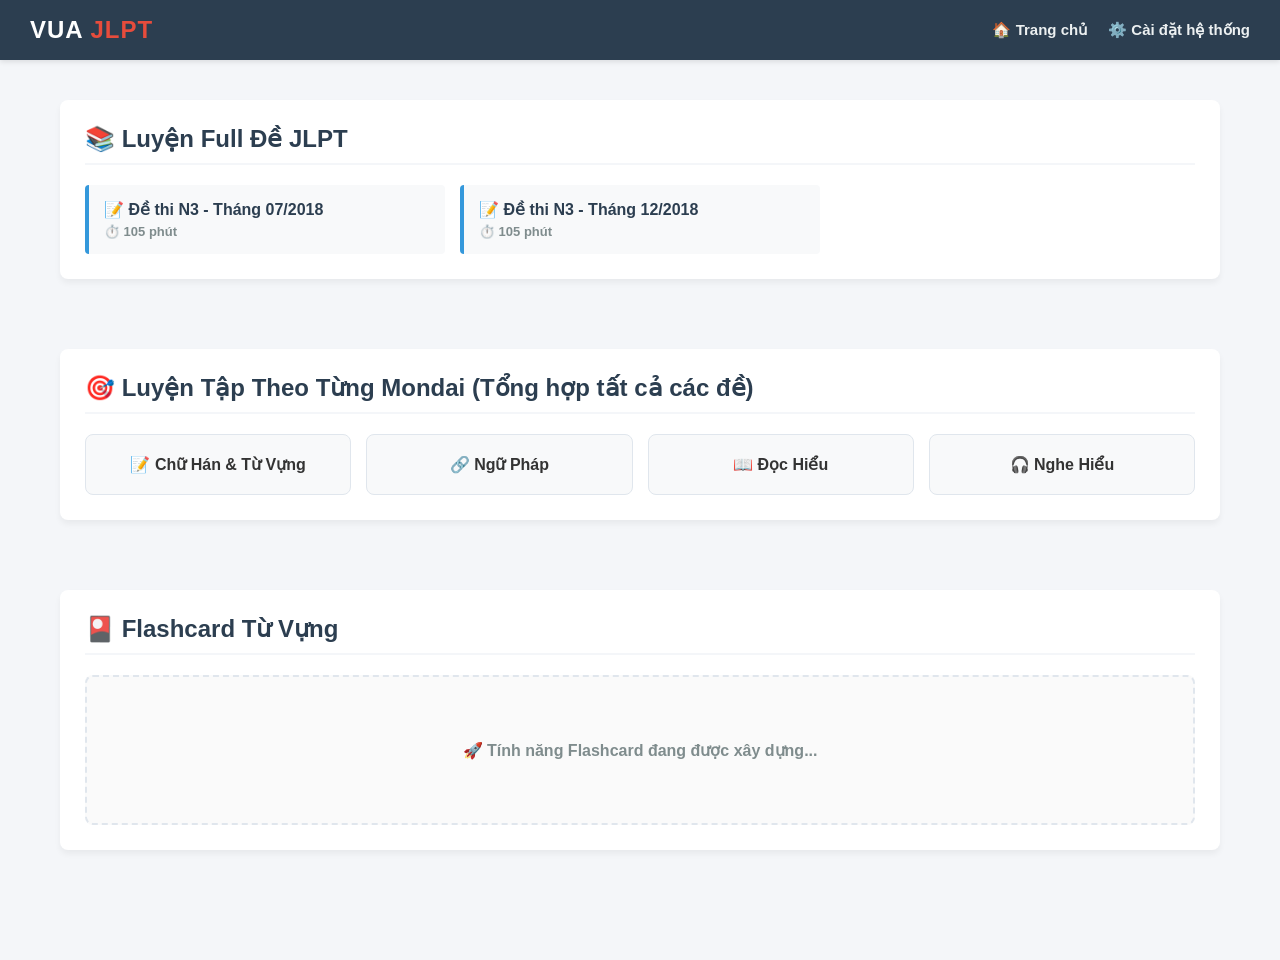
==== index.html @ 8d5e497d "khởi tạo dự án của VUA JLPT" ====
<!DOCTYPE html>
<html lang="vi">
<head>
    <meta charset="UTF-8">
    <title>VUA JLPT - Dashboard</title>
    <link rel="stylesheet" href="assets/css/variables.css">
    <link rel="stylesheet" href="assets/css/global.css">
    <link rel="stylesheet" href="assets/css/layout.css">
    <style>
        .dashboard-grid {
            display: grid;
            grid-template-columns: 2fr 1fr;
            gap: 30px;
        }
        .panel { background: var(--panel-bg); padding: 25px; border-radius: 8px; box-shadow: 0 4px 6px rgba(0,0,0,0.05); }
        .stat-card { border: 1px solid var(--border-color); padding: 15px; border-radius: 6px; margin-bottom: 15px; display: flex; justify-content: space-between; align-items: center; }
        .score-badge { background: var(--secondary-color); color: white; padding: 8px 15px; border-radius: 20px; font-weight: bold; font-size: 18px; }
        .exam-item { display: block; padding: 15px; background: #f8f9fa; margin-bottom: 10px; border-radius: 4px; text-decoration: none; color: var(--primary-color); font-weight: bold; border-left: 4px solid var(--secondary-color); }
        .exam-item:hover { background: #e9ecef; }
    </style>
</head>
<body>
    <nav class="navbar">
        <a href="index.html" class="nav-brand">VUA <span>JLPT</span></a>
        <div class="nav-links">
            <a href="index.html">🏠 Trang chủ</a>
            <a href="settings.html">⚙️ Cài đặt hệ thống</a>
        </div>
    </nav>

    <div class="dashboard-wrapper">
        <div class="dashboard-grid" style="grid-template-columns: 1fr;"> <!-- Sửa lại 1 cột cho thoáng -->
            
            <!-- Khối 1: Luyện Full Đề -->
            <section class="feature-section">
                <h2>📚 Luyện Full Đề JLPT</h2>
                <div id="exam-list-container" style="display: grid; grid-template-columns: repeat(auto-fill, minmax(300px, 1fr)); gap: 15px;">
                    <!-- JS render danh sách đề -->
                </div>
            </section>

            <!-- Khối 2: Luyện Theo Chuyên Đề Tổng Hợp -->
            <section class="feature-section">
                <h2>🎯 Luyện Tập Theo Từng Mondai (Tổng hợp tất cả các đề)</h2>
                <div class="mondai-grid">
                    <a href="mondai.html?section=moji_goi" class="mondai-card">📝 Chữ Hán & Từ Vựng</a>
                    <a href="mondai.html?section=bunpou" class="mondai-card">🔗 Ngữ Pháp</a>
                    <a href="mondai.html?section=dokkai" class="mondai-card">📖 Đọc Hiểu</a>
                    <a href="mondai.html?section=choukai" class="mondai-card">🎧 Nghe Hiểu</a>
                </div>
            </section>

            <!-- Khối 3: Flashcard -->
            <section class="feature-section">
                <h2>🎴 Flashcard Từ Vựng</h2>
                <div class="flashcard-placeholder">
                    🚀 Tính năng Flashcard đang được xây dựng...
                </div>
            </section>

        </div>
    </div>

    <script src="js/services/DataService.js"></script>
    <script src="js/services/StorageService.js"></script>
    <script src="js/pages/dashboard.js"></script>
    <script src="js/components/ModalUI.js"></script>
</body>
</html>
---- assets/css/variables.css ----
:root {
  --primary-color: #2c3e50;
  --secondary-color: #3498db;
  --accent-color: #e74c3c;
  --bg-color: #f4f6f9;
  --panel-bg: #ffffff;
  --text-main: #333333;
  --text-muted: #7f8c8d;
  --border-color: #e0e6ed;
  
  --sidebar-width: 300px;
  --header-height: 60px;
}
---- assets/css/global.css ----
* {
  box-sizing: border-box;
  margin: 0;
  padding: 0;
}

body {
  font-family: 'Segoe UI', Tahoma, Geneva, Verdana, sans-serif;
  background-color: var(--bg-color);
  color: var(--text-main);
  height: 100vh;
  overflow: hidden; /* Chống cuộn toàn trang, chỉ cuộn ở từng vùng nội dung */
}
/* Styling cho các khối tính năng ở Dashboard */
.feature-section {
    margin-bottom: 40px;
    background: var(--panel-bg);
    padding: 25px;
    border-radius: 8px;
    box-shadow: 0 4px 6px rgba(0,0,0,0.05);
}

.feature-section h2 {
    margin-bottom: 20px;
    padding-bottom: 10px;
    border-bottom: 2px solid var(--bg-color);
    color: var(--primary-color);
}

.mondai-grid {
    display: grid;
    grid-template-columns: repeat(auto-fit, minmax(200px, 1fr));
    gap: 15px;
}

.mondai-card {
    display: flex;
    flex-direction: column;
    align-items: center;
    justify-content: center;
    padding: 20px;
    background: #f8f9fa;
    border: 1px solid var(--border-color);
    border-radius: 8px;
    text-decoration: none;
    color: var(--text-main);
    font-weight: bold;
    transition: all 0.2s;
}

.mondai-card:hover {
    background: var(--secondary-color);
    color: white;
    transform: translateY(-2px);
}

.flashcard-placeholder {
    height: 150px;
    border: 2px dashed var(--border-color);
    border-radius: 8px;
    display: flex;
    align-items: center;
    justify-content: center;
    color: var(--text-muted);
    font-weight: bold;
    background: #fafafa;
}

/* Nút Xóa làm lại */
.btn-clear {
    padding: 8px 20px;
    background-color: var(--border-color);
    color: var(--text-main);
    border: none;
    border-radius: 4px;
    cursor: pointer;
    font-weight: bold;
    margin-right: 15px;
    transition: background 0.2s;
}
.btn-clear:hover { background-color: #dcdde1; }

/* Custom Modal (Popup) */
.modal-overlay {
    position: fixed;
    top: 0; left: 0; width: 100vw; height: 100vh;
    background: rgba(0, 0, 0, 0.5);
    display: flex;
    align-items: center;
    justify-content: center;
    z-index: 9999;
    opacity: 0;
    visibility: hidden;
    transition: all 0.3s ease;
}
.modal-overlay.active {
    opacity: 1;
    visibility: visible;
}
.modal-box {
    background: var(--panel-bg);
    padding: 30px;
    border-radius: 8px;
    width: 400px;
    max-width: 90%;
    box-shadow: 0 10px 25px rgba(0,0,0,0.2);
    transform: translateY(-20px);
    transition: transform 0.3s ease;
}
.modal-overlay.active .modal-box { transform: translateY(0); }
.modal-title { font-size: 18px; font-weight: bold; margin-bottom: 15px; color: var(--primary-color); }
.modal-content { font-size: 15px; margin-bottom: 25px; line-height: 1.5; }
.modal-actions { display: flex; justify-content: flex-end; gap: 10px; }
.btn-modal { padding: 8px 15px; border: none; border-radius: 4px; cursor: pointer; font-weight: bold; }
.btn-modal-cancel { background: #ecf0f1; color: var(--text-main); }
.btn-modal-confirm { background: var(--accent-color); color: white; }
.btn-modal-ok { background: var(--secondary-color); color: white; }
---- assets/css/layout.css ----
.app-container {
  display: flex;
  height: 100vh;
  width: 100vw;
}

/* Cột bên trái: Danh sách câu hỏi (Question Palette) */
.sidebar {
  width: var(--sidebar-width);
  background-color: var(--panel-bg);
  border-right: 1px solid var(--border-color);
  display: flex;
  flex-direction: column;
}

.sidebar-header {
  height: var(--header-height);
  padding: 15px;
  border-bottom: 1px solid var(--border-color);
  display: flex;
  justify-content: space-between;
  align-items: center;
  font-weight: bold;
}

.question-palette {
  padding: 15px;
  overflow-y: auto;
  display: block; /* Sửa grid thành block */
}

.q-box {
  aspect-ratio: 1;
  display: flex;
  align-items: center;
  justify-content: center;
  border: 1px solid var(--border-color);
  border-radius: 4px;
  cursor: pointer;
  font-size: 14px;
}

.q-box:hover {
  background-color: var(--border-color);
}

.q-box.answered {
  background-color: var(--secondary-color);
  color: white;
  border-color: var(--secondary-color);
}

/* Vùng chính: Nội dung bài thi */
.main-content {
  flex: 1;
  display: flex;
  flex-direction: column;
  background-color: var(--bg-color);
}

.top-bar {
  height: var(--header-height);
  background-color: var(--panel-bg);
  border-bottom: 1px solid var(--border-color);
  display: flex;
  justify-content: space-between;
  align-items: center;
  padding: 0 30px;
}

.timer {
  font-size: 20px;
  font-weight: bold;
  color: var(--accent-color);
}

.btn-submit {
  padding: 8px 20px;
  background-color: var(--primary-color);
  color: white;
  border: none;
  border-radius: 4px;
  cursor: pointer;
  font-weight: bold;
}

/* Khu vực hiển thị nội dung câu hỏi (hỗ trợ chia đôi màn hình cho phần Dokkai) */
.exam-area {
  flex: 1;
  padding: 20px;
  overflow-y: auto;
  display: block;
  gap: 20px;
}

/* Giao diện Single / Default */
.question-container {
  background: var(--panel-bg);
  padding: 30px;
  border-radius: 8px;
  box-shadow: 0 2px 4px rgba(0,0,0,0.05);
  max-width: 800px;
  margin: 0 auto;
  width: 100%;
}

/* Giao diện Split-screen cho Passage (Dokkai) */
.split-layout {
  display: flex;
  gap: 30px;
  align-items: flex-start; /* Giúp bài đọc không bị kéo giãn vô lý */
}

.split-layout .passage-panel {
  flex: 1;
  position: sticky;
  top: 0; /* Bài đọc sẽ đứng im khi cuộn câu hỏi */
  max-height: calc(100vh - 120px); /* Vừa vặn với chiều cao màn hình trừ đi Header */
  overflow-y: auto;
  background: var(--panel-bg);
  padding: 25px;
  border-radius: 8px;
  box-shadow: 0 2px 4px rgba(0,0,0,0.05);
}

.split-layout .questions-panel {
  flex: 1;
  display: flex;
  flex-direction: column;
  gap: 20px;
}

.option-row {
  margin: 15px 0;
}

.option-label {
  display: flex;
  align-items: center;
  padding: 12px 15px;
  border: 1px solid var(--border-color);
  border-radius: 6px;
  cursor: pointer;
  transition: background 0.2s;
}

.option-label:hover {
  background: #f8f9fa;
}

.option-label input {
  margin-right: 15px;
}

.ai-explain-btn {
  margin-top: 15px;
  padding: 8px 15px;
  background-color: transparent;
  border: 1px solid var(--secondary-color);
  color: var(--secondary-color);
  border-radius: 4px;
  cursor: pointer;
}

:root {
  --navbar-height: 60px;
}

/* --- Navbar VUA JLPT --- */
.navbar {
  height: var(--navbar-height);
  background-color: var(--primary-color);
  color: white;
  display: flex;
  justify-content: space-between;
  align-items: center;
  padding: 0 30px;
  box-shadow: 0 2px 5px rgba(0,0,0,0.1);
  position: fixed;
  top: 0;
  left: 0;
  right: 0;
  z-index: 1000;
}

.nav-brand {
  font-size: 24px;
  font-weight: 900;
  color: white;
  text-decoration: none;
  letter-spacing: 1px;
}

.nav-brand span {
  color: var(--accent-color);
}

.nav-links {
  display: flex;
  gap: 20px;
  align-items: center;
}

.nav-links a {
  color: #ecf0f1;
  text-decoration: none;
  font-weight: 600;
  font-size: 15px;
  transition: color 0.2s;
}

.nav-links a:hover {
  color: var(--secondary-color);
}

/* --- Sửa lại Layout tổng để chừa chỗ cho Navbar --- */
.app-container, .dashboard-wrapper {
  margin-top: var(--navbar-height); /* Đẩy nội dung xuống dưới Navbar */
  height: calc(100vh - var(--navbar-height));
}

.dashboard-wrapper {
  max-width: 1200px;
  margin-left: auto;
  margin-right: auto;
  padding: 40px 20px;
  overflow-y: auto;
}

.mondai-anchor-btn {
  padding: 6px 8px;
  font-size: 11px;
  font-weight: bold;
  cursor: pointer;
  background: var(--primary-color);
  border: none;
  border-radius: 4px;
  color: white;
  transition: opacity 0.2s;
  flex: 1 1 calc(50% - 5px); /* Chia 2 cột cho các nút Mondai */
  text-align: center;
}
.mondai-anchor-btn:hover {
  opacity: 0.8;
}

/* --- Tối ưu kích thước ô câu hỏi trong Sidebar --- */
.q-box {
    aspect-ratio: 1;
    display: flex;
    align-items: center;
    justify-content: center;
    border: 1px solid var(--border-color);
    border-radius: 4px;
    cursor: pointer;
    font-size: 12px; /* Thu nhỏ font */
    padding: 2px;    /* Giảm padding */
    transition: all 0.2s;
}

/* --- Trạng thái chấm điểm cho Sidebar --- */
.q-box.correct {
    background-color: #2ecc71 !important;
    color: white !important;
    border-color: #27ae60 !important;
}

.q-box.wrong {
    background-color: #e74c3c !important;
    color: white !important;
    border-color: #c0392b !important;
}

/* --- Trạng thái chấm điểm cho Nội dung câu hỏi --- */
.option-label.correct-answer {
    background-color: #e8f8f5 !important;
    border-color: #2ecc71 !important;
    color: #27ae60 !important;
}

.option-label.wrong-answer {
    background-color: #ffeaea !important;
    border-color: #e74c3c !important;
    color: #c0392b !important;
}

.score-display {
    margin-top: 20px;
    padding: 15px;
    background: var(--primary-color);
    color: white;
    border-radius: 8px;
    text-align: center;
    font-weight: bold;
    font-size: 16px;
    box-shadow: 0 4px 6px rgba(0,0,0,0.1);
}
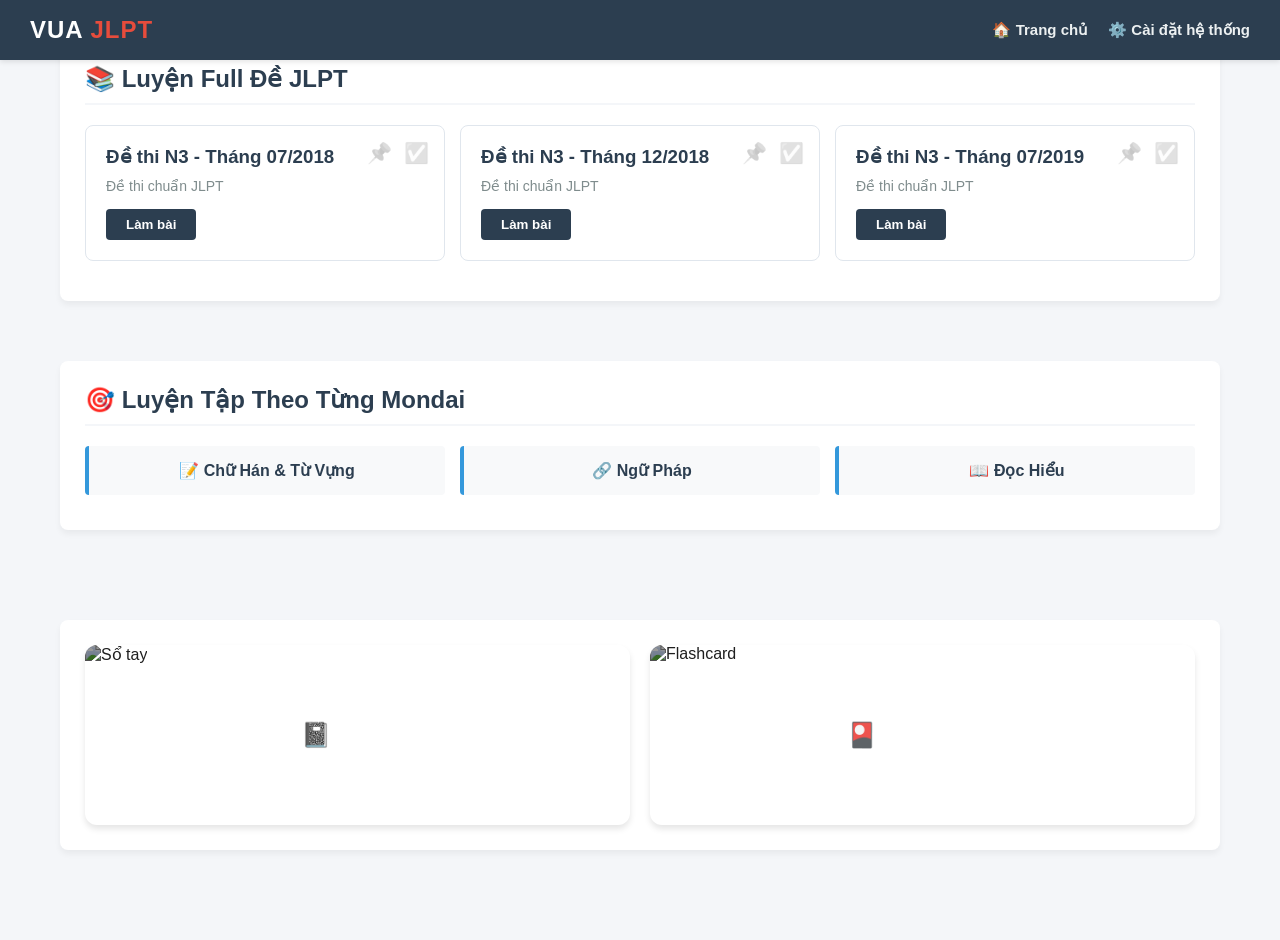
==== commit 55fea881: "update chokai" ====
--- a/index.html
+++ b/index.html
@@ -17,6 +17,9 @@
         .score-badge { background: var(--secondary-color); color: white; padding: 8px 15px; border-radius: 20px; font-weight: bold; font-size: 18px; }
         .exam-item { display: block; padding: 15px; background: #f8f9fa; margin-bottom: 10px; border-radius: 4px; text-decoration: none; color: var(--primary-color); font-weight: bold; border-left: 4px solid var(--secondary-color); }
         .exam-item:hover { background: #e9ecef; }
+        
+        /* Cập nhật CSS cho các khối ngang */
+        .feature-section { margin-bottom: 30px; }
     </style>
 </head>
 <body>
@@ -28,42 +31,95 @@
         </div>
     </nav>
 
-    <div class="dashboard-wrapper">
-        <div class="dashboard-grid" style="grid-template-columns: 1fr;"> <!-- Sửa lại 1 cột cho thoáng -->
+    <div class="dashboard-wrapper" style="max-width: 1200px; margin: 40px auto; padding: 0 20px;">
+        <div class="dashboard-grid" style="grid-template-columns: 1fr;"> 
             
-            <!-- Khối 1: Luyện Full Đề -->
             <section class="feature-section">
-                <h2>📚 Luyện Full Đề JLPT</h2>
+                <h2 style="color: var(--primary-color); margin-bottom: 20px;">📚 Luyện Full Đề JLPT</h2>
                 <div id="exam-list-container" style="display: grid; grid-template-columns: repeat(auto-fill, minmax(300px, 1fr)); gap: 15px;">
-                    <!-- JS render danh sách đề -->
+                    </div>
+            </section>
+
+            <section class="feature-section">
+                <h2 style="color: var(--primary-color); margin-bottom: 20px;">🎯 Luyện Tập Theo Từng Mondai</h2>
+                <div class="mondai-grid" style="display: grid; grid-template-columns: repeat(auto-fit, minmax(200px, 1fr)); gap: 15px;">
+                    <a href="mondai.html?section=moji_goi" class="exam-item" style="text-align: center; font-size: 16px;">📝 Chữ Hán & Từ Vựng</a>
+                    <a href="mondai.html?section=bunpou" class="exam-item" style="text-align: center; font-size: 16px;">🔗 Ngữ Pháp</a>
+                    <a href="mondai.html?section=dokkai" class="exam-item" style="text-align: center; font-size: 16px;">📖 Đọc Hiểu</a>
                 </div>
             </section>
 
-            <!-- Khối 2: Luyện Theo Chuyên Đề Tổng Hợp -->
-            <section class="feature-section">
-                <h2>🎯 Luyện Tập Theo Từng Mondai (Tổng hợp tất cả các đề)</h2>
-                <div class="mondai-grid">
-                    <a href="mondai.html?section=moji_goi" class="mondai-card">📝 Chữ Hán & Từ Vựng</a>
-                    <a href="mondai.html?section=bunpou" class="mondai-card">🔗 Ngữ Pháp</a>
-                    <a href="mondai.html?section=dokkai" class="mondai-card">📖 Đọc Hiểu</a>
-                    <a href="mondai.html?section=choukai" class="mondai-card">🎧 Nghe Hiểu</a>
+<section class="feature-section" style="margin-top: 30px;">
+                <div style="display: grid; grid-template-columns: 1fr 1fr; gap: 20px;">
+                    
+                    <div onclick="openFullNotebook()" style="position: relative; border-radius: 12px; overflow: hidden; cursor: pointer; box-shadow: 0 4px 6px rgba(0,0,0,0.1); transition: transform 0.2s; height: 180px;">
+                        <img src="https://images.unsplash.com/photo-1517842645767-c639042777db?auto=format&fit=crop&w=800&q=80" alt="Sổ tay" style="width: 100%; height: 100%; object-fit: cover; filter: brightness(0.6);">
+                        <div style="position: absolute; top: 50%; left: 50%; transform: translate(-50%, -50%); color: white; font-size: 24px; font-weight: bold; text-align: center; width: 100%;">
+                            📓 Sổ Tay
+                        </div>
+                    </div>
+
+                    <div onclick="alert('Tính năng Flashcard đang được phát triển!')" style="position: relative; border-radius: 12px; overflow: hidden; cursor: pointer; box-shadow: 0 4px 6px rgba(0,0,0,0.1); transition: transform 0.2s; height: 180px;">
+<img src="https://images.unsplash.com/photo-1516979187457-637abb4f9353?auto=format&fit=crop&w=800&q=80" alt="Flashcard" style="width: 100%; height: 100%; object-fit: cover; filter: brightness(0.6);">                        <div style="position: absolute; top: 50%; left: 50%; transform: translate(-50%, -50%); color: white; font-size: 24px; font-weight: bold; text-align: center; width: 100%;">
+                            🎴 Flashcard
+                        </div>
+                    </div>
+
                 </div>
             </section>
-
-            <!-- Khối 3: Flashcard -->
-            <section class="feature-section">
-                <h2>🎴 Flashcard Từ Vựng</h2>
-                <div class="flashcard-placeholder">
-                    🚀 Tính năng Flashcard đang được xây dựng...
-                </div>
-            </section>
-
         </div>
     </div>
 
+    <div id="full-notebook-modal" style="display: none; position: fixed; inset: 0; background: rgba(0,0,0,0.85); z-index: 9999; overflow-y: auto; padding: 20px;">
+        <div style="background: var(--panel-bg); max-width: 1000px; margin: 20px auto; border-radius: 12px; padding: 30px; position: relative; box-shadow: 0 10px 25px rgba(0,0,0,0.5);">
+            <button onclick="document.getElementById('full-notebook-modal').style.display='none'" style="position: absolute; top: 15px; right: 20px; font-size: 28px; background: none; border: none; cursor: pointer; color: var(--text-muted);">&times;</button>
+            <h2 style="color: var(--primary-color); border-bottom: 2px solid var(--border-color); padding-bottom: 15px; margin-bottom: 25px;">📓 Chi Tiết Sổ Tay Điểm Yếu</h2>
+            
+            <div id="notebook-full-content">
+                </div>
+        </div>
+    </div>
+    <script>
+        document.addEventListener('DOMContentLoaded', () => {
+            const flaggedQuestions = JSON.parse(localStorage.getItem('flagged_questions') || '{}');
+            const keys = Object.keys(flaggedQuestions);
+            const listContainer = document.getElementById('notebook-list-container');
+            
+            if (!listContainer) return;
+
+            if (keys.length === 0) {
+                listContainer.innerHTML = '<div style="text-align: center; color: var(--text-muted); padding: 30px; background: #f8f9fa; border-radius: 8px; border: 1px dashed var(--border-color);">Bạn chưa cắm cờ đánh dấu câu hỏi nào!</div>';
+                return;
+            }
+
+            let html = '';
+            keys.forEach(key => {
+                const parts = key.split('-');
+                const qId = parts.pop(); 
+                const examId = parts.join('-'); 
+                const examName = examId.replace(/_/g, ' ');
+
+                html += `
+                    <div style="padding: 15px; border: 1px solid var(--border-color); border-radius: 8px; display: flex; justify-content: space-between; align-items: center; background: white; box-shadow: 0 1px 3px rgba(0,0,0,0.05);">
+                        <div>
+                            <strong style="color: var(--primary-color); font-size: 15px;">${examName}</strong>
+                            <div style="font-size: 13px; color: var(--text-main); margin-top: 5px;">
+                                Mã câu hỏi: <span style="font-weight:bold; background: #e9ecef; padding: 3px 8px; border-radius: 4px;">${qId}</span>
+                            </div>
+                        </div>
+                        <a href="exam.html?id=${examId}#${key}" style="padding: 8px 15px; background: var(--secondary-color); color: white; text-decoration: none; border-radius: 4px; font-weight: bold; font-size: 13px; transition: opacity 0.2s;">
+                            Làm lại ➔
+                        </a>
+                    </div>
+                `;
+            });
+            listContainer.innerHTML = html;
+        });
+    </script>
     <script src="js/services/DataService.js"></script>
     <script src="js/services/StorageService.js"></script>
-    <script src="js/pages/dashboard.js"></script>
+    <script src="js/components/QuestionCard.js"></script> 
+    <script src="js/pages/index.js"></script>
     <script src="js/components/ModalUI.js"></script>
 </body>
 </html>
--- a/assets/css/global.css
+++ b/assets/css/global.css
@@ -107,6 +107,11 @@
     transform: translateY(-20px);
     transition: transform 0.3s ease;
 }
+section,
+.mondai-section,
+.q-item {
+    scroll-margin-top: 0;
+}
 .modal-overlay.active .modal-box { transform: translateY(0); }
 .modal-title { font-size: 18px; font-weight: bold; margin-bottom: 15px; color: var(--primary-color); }
 .modal-content { font-size: 15px; margin-bottom: 25px; line-height: 1.5; }
--- a/assets/css/layout.css
+++ b/assets/css/layout.css
@@ -9,8 +9,12 @@
   width: var(--sidebar-width);
   background-color: var(--panel-bg);
   border-right: 1px solid var(--border-color);
+
   display: flex;
   flex-direction: column;
+
+  height: 100%;
+  overflow: hidden;
 }
 
 .sidebar-header {
@@ -24,9 +28,10 @@
 }
 
 .question-palette {
+  flex: 1;
   padding: 15px;
   overflow-y: auto;
-  display: block; /* Sửa grid thành block */
+  display: block;
 }
 
 .q-box {
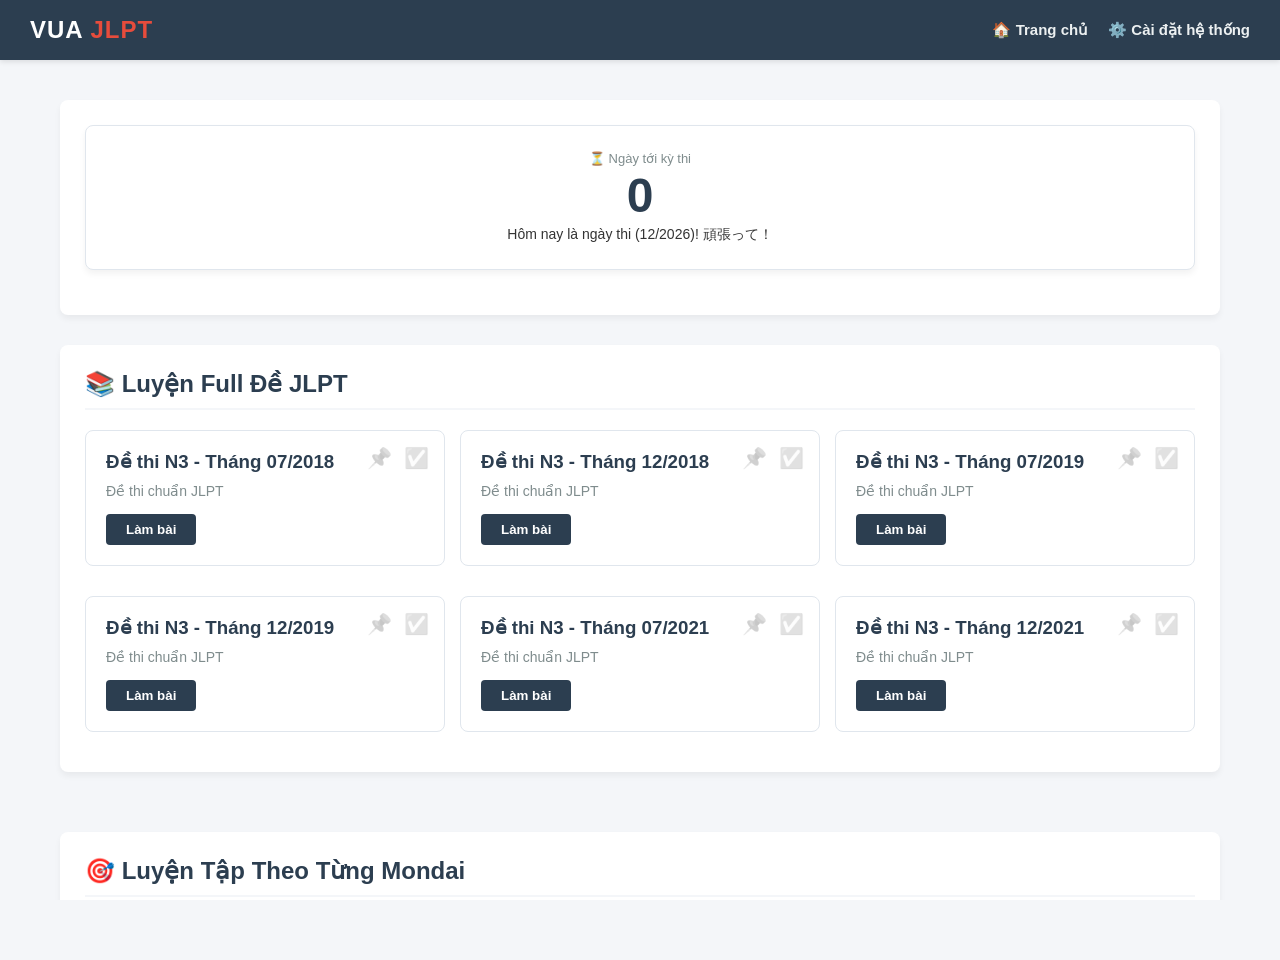
==== commit 9a02a136: "update data" ====
--- a/index.html
+++ b/index.html
@@ -6,6 +6,8 @@
     <link rel="stylesheet" href="assets/css/variables.css">
     <link rel="stylesheet" href="assets/css/global.css">
     <link rel="stylesheet" href="assets/css/layout.css">
+    <link rel="stylesheet" href="assets/css/components/countdown.css">
+    <link rel="icon" href="assets/images/icon.ico">
     <style>
         .dashboard-grid {
             display: grid;
@@ -31,7 +33,16 @@
         </div>
     </nav>
 
-    <div class="dashboard-wrapper" style="max-width: 1200px; margin: 40px auto; padding: 0 20px;">
+    <div class="dashboard-wrapper">
+        <section class="feature-section">
+            <div id="countdown-panel" class="panel countdown-panel" style="margin-bottom:20px;">
+                <div class="countdown-inner">
+                    <div class="countdown-meta">⏳ Ngày tới kỳ thi</div>
+                    <div id="countdown-days" class="countdown-days">—</div>
+                    <div id="countdown-sub" class="countdown-sub">Chưa có ngày thi được thiết lập. <a href="settings.html">Cài đặt</a></div>
+                </div>
+            </div>
+        </section>
         <div class="dashboard-grid" style="grid-template-columns: 1fr;"> 
             
             <section class="feature-section">
--- a/assets/css/components/countdown.css
+++ b/assets/css/components/countdown.css
@@ -0,0 +1,9 @@
+.countdown-panel { display: flex; align-items: center; justify-content: center; padding: 18px; background: linear-gradient(90deg, rgba(99,102,241,0.06), rgba(99,102,241,0.03)); border: 1px solid var(--border-color); }
+.countdown-inner { text-align: center; }
+.countdown-meta { color: var(--text-muted); font-size: 13px; margin-bottom: 6px; }
+.countdown-days { font-size: 48px; font-weight: 800; color: var(--primary-color); line-height: 1; }
+.countdown-sub { color: var(--text-main); font-size: 14px; margin-top: 6px; }
+.countdown-sub a { color: var(--secondary-color); font-weight: 600; text-decoration: none; }
+@media (max-width: 600px) {
+  .countdown-days { font-size: 34px; }
+}
